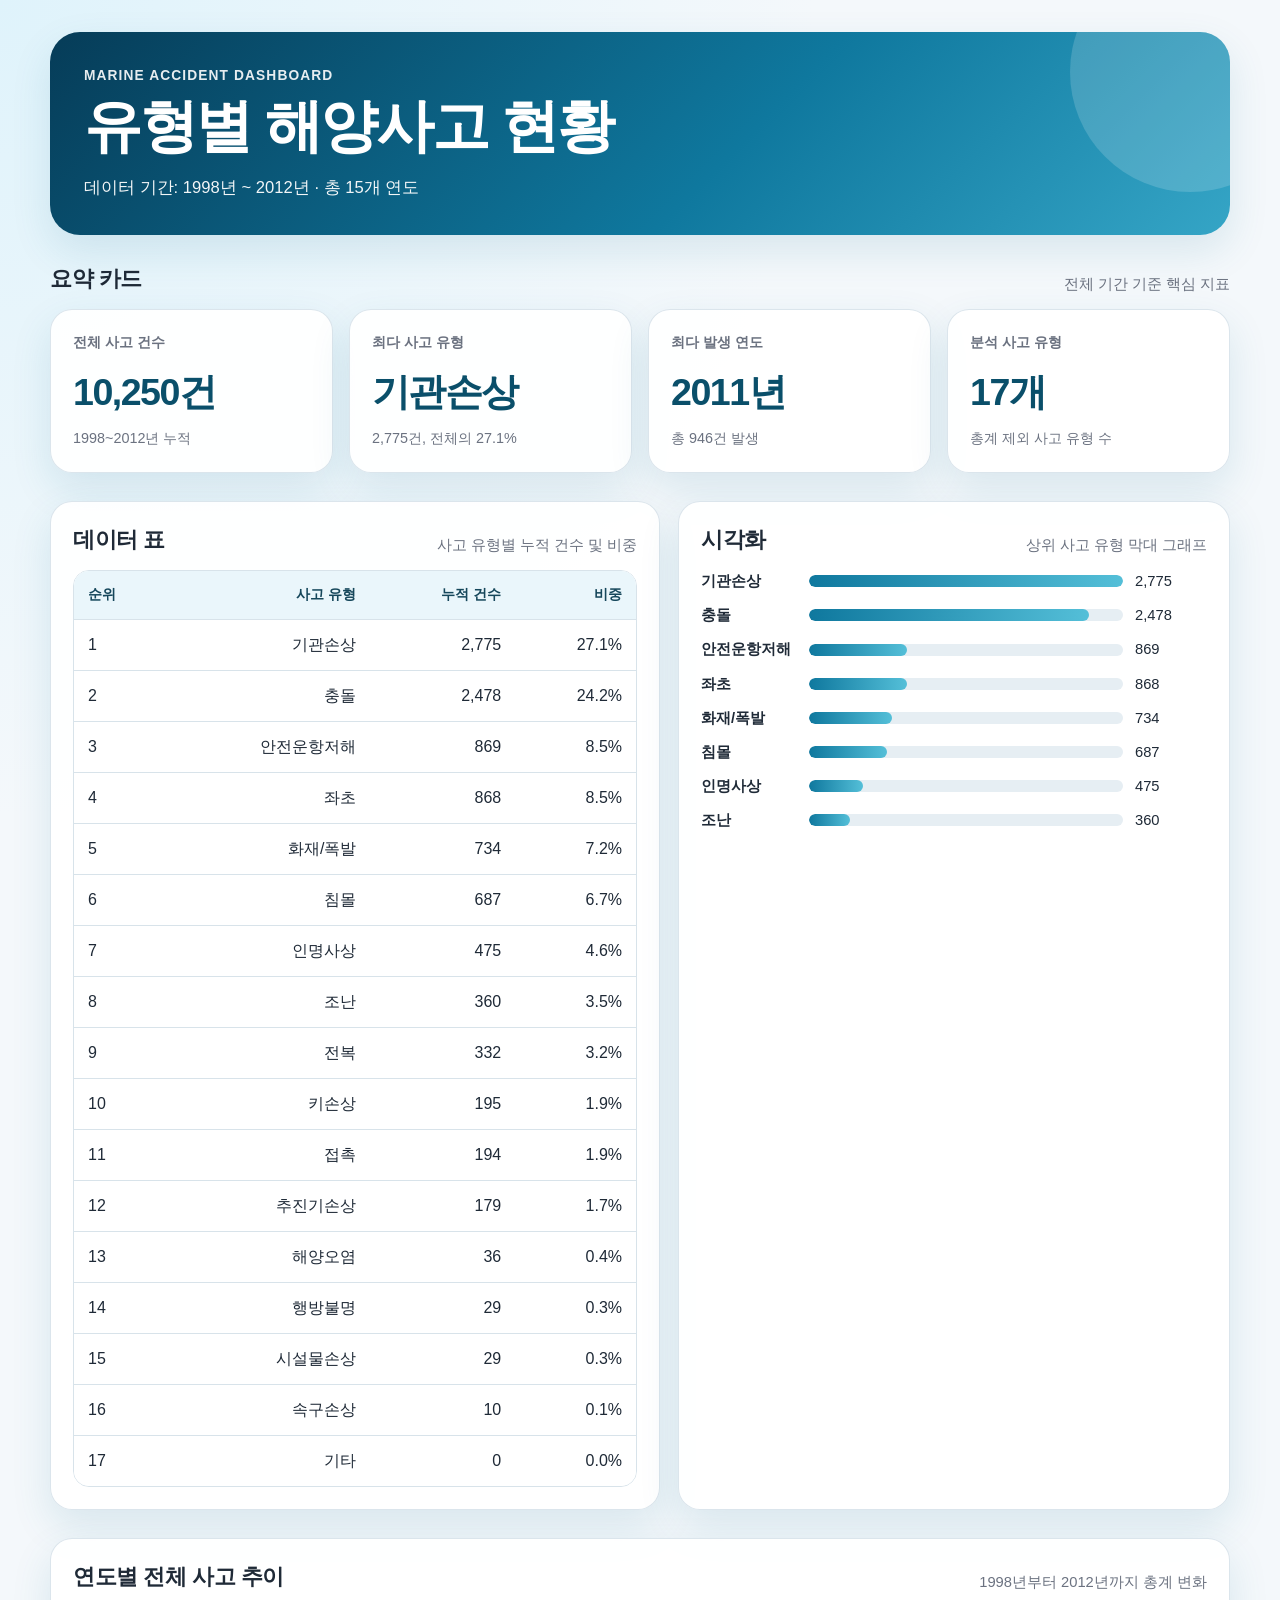
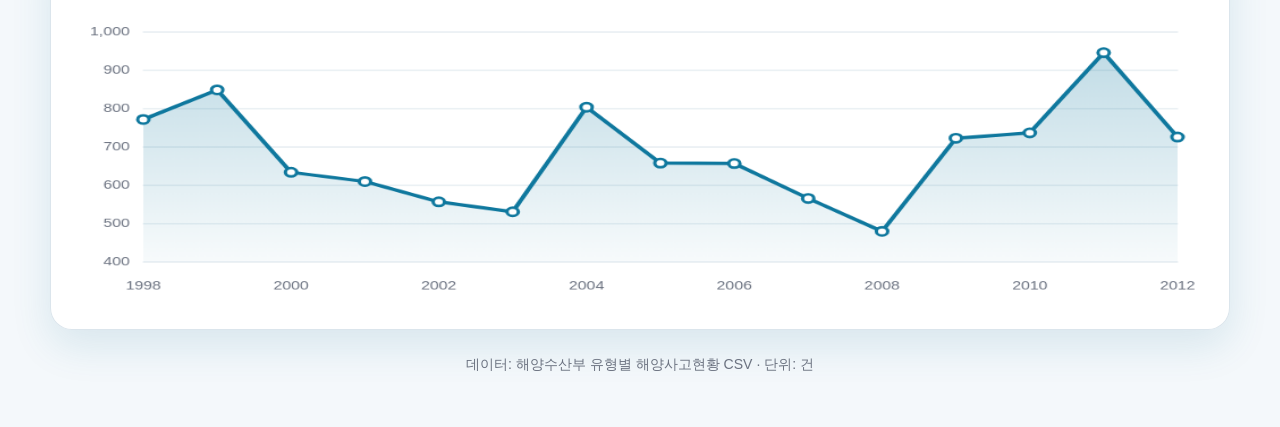
==== marine_accident_dashboard.html @ 11514d4a "Add files via upload" ====
<!DOCTYPE html>
<html lang="ko">
<head>
  <meta charset="UTF-8" />
  <meta name="viewport" content="width=device-width, initial-scale=1.0" />
  <title>유형별 해양사고 현황 대시보드</title>
  <style>
    :root {
      --bg: #f4f8fb;
      --panel: #ffffff;
      --text: #1f2a37;
      --muted: #6b7280;
      --primary: #0f6b8f;
      --primary-dark: #0a4f6a;
      --line: #d8e3ea;
      --accent: #eaf6fb;
      --shadow: 0 16px 40px rgba(15, 107, 143, 0.12);
      --radius: 22px;
    }

    * { box-sizing: border-box; }

    body {
      margin: 0;
      font-family: -apple-system, BlinkMacSystemFont, "Segoe UI", "Noto Sans KR", Roboto, sans-serif;
      background: radial-gradient(circle at top left, #dff3fb, transparent 34%), var(--bg);
      color: var(--text);
      line-height: 1.5;
    }

    .wrap {
      width: min(1180px, calc(100% - 32px));
      margin: 0 auto;
      padding: 32px 0 52px;
    }

    header {
      padding: 34px;
      border-radius: 30px;
      color: white;
      background: linear-gradient(135deg, #063c58, #0f789e 58%, #35a5c6);
      box-shadow: var(--shadow);
      overflow: hidden;
      position: relative;
    }

    header::after {
      content: "";
      position: absolute;
      right: -80px;
      top: -80px;
      width: 240px;
      height: 240px;
      border-radius: 50%;
      background: rgba(255, 255, 255, 0.16);
    }

    .eyebrow {
      margin: 0 0 8px;
      opacity: 0.9;
      font-weight: 700;
      letter-spacing: 0.08em;
      font-size: 0.86rem;
    }

    h1 {
      margin: 0;
      font-size: clamp(2rem, 5vw, 3.6rem);
      line-height: 1.1;
      letter-spacing: -0.04em;
    }

    .period {
      margin: 18px 0 0;
      font-size: 1.04rem;
      opacity: 0.95;
    }

    section { margin-top: 28px; }

    .section-title {
      display: flex;
      align-items: end;
      justify-content: space-between;
      gap: 16px;
      margin-bottom: 14px;
    }

    h2 {
      margin: 0;
      font-size: 1.35rem;
      letter-spacing: -0.02em;
    }

    .hint {
      margin: 0;
      color: var(--muted);
      font-size: 0.92rem;
    }

    .cards {
      display: grid;
      grid-template-columns: repeat(4, minmax(0, 1fr));
      gap: 16px;
    }

    .card, .panel {
      background: rgba(255, 255, 255, 0.92);
      border: 1px solid rgba(216, 227, 234, 0.9);
      border-radius: var(--radius);
      box-shadow: var(--shadow);
    }

    .card {
      padding: 22px;
      min-height: 140px;
    }

    .card .label {
      color: var(--muted);
      font-weight: 700;
      font-size: 0.9rem;
    }

    .card .value {
      margin-top: 10px;
      font-size: clamp(1.6rem, 4vw, 2.35rem);
      font-weight: 900;
      letter-spacing: -0.04em;
      color: var(--primary-dark);
    }

    .card .desc {
      margin-top: 8px;
      color: var(--muted);
      font-size: 0.9rem;
    }

    .grid-2 {
      display: grid;
      grid-template-columns: 1.05fr 0.95fr;
      gap: 18px;
      align-items: stretch;
    }

    .panel {
      padding: 22px;
      overflow: hidden;
    }

    .table-box {
      overflow-x: auto;
      border: 1px solid var(--line);
      border-radius: 16px;
    }

    table {
      width: 100%;
      border-collapse: collapse;
      min-width: 560px;
      background: white;
    }

    th, td {
      padding: 13px 14px;
      border-bottom: 1px solid var(--line);
      text-align: right;
      white-space: nowrap;
    }

    th:first-child, td:first-child { text-align: left; }

    th {
      background: var(--accent);
      color: #16475b;
      font-size: 0.9rem;
    }

    tr:last-child td { border-bottom: 0; }
    tbody tr:hover { background: #f8fbfd; }

    .chart-stack {
      display: grid;
      grid-template-columns: 1fr;
      gap: 18px;
    }

    canvas {
      width: 100%;
      height: 300px;
      display: block;
    }

    .bar-list {
      display: grid;
      gap: 12px;
      margin-top: 10px;
    }

    .bar-row {
      display: grid;
      grid-template-columns: 96px 1fr 72px;
      gap: 12px;
      align-items: center;
      font-size: 0.92rem;
    }

    .bar-track {
      height: 12px;
      border-radius: 999px;
      background: #e6eef3;
      overflow: hidden;
    }

    .bar-fill {
      height: 100%;
      border-radius: inherit;
      background: linear-gradient(90deg, #0f789e, #54bfd8);
    }

    footer {
      margin-top: 24px;
      color: var(--muted);
      font-size: 0.88rem;
      text-align: center;
    }

    @media (max-width: 920px) {
      .cards { grid-template-columns: repeat(2, minmax(0, 1fr)); }
      .grid-2 { grid-template-columns: 1fr; }
    }

    @media (max-width: 560px) {
      .wrap { width: min(100% - 20px, 1180px); padding-top: 16px; }
      header { padding: 24px; border-radius: 22px; }
      .cards { grid-template-columns: 1fr; }
      .section-title { align-items: start; flex-direction: column; }
      .panel, .card { padding: 18px; }
      .bar-row { grid-template-columns: 78px 1fr 60px; gap: 8px; }
      canvas { height: 260px; }
    }
  </style>
</head>
<body>
  <main class="wrap">
    <header>
      <p class="eyebrow">MARINE ACCIDENT DASHBOARD</p>
      <h1>유형별 해양사고 현황</h1>
      <p class="period" id="periodText">데이터 기간 계산 중...</p>
    </header>

    <section>
      <div class="section-title">
        <h2>요약 카드</h2>
        <p class="hint">전체 기간 기준 핵심 지표</p>
      </div>
      <div class="cards" id="summaryCards"></div>
    </section>

    <section class="grid-2">
      <div class="panel">
        <div class="section-title">
          <h2>데이터 표</h2>
          <p class="hint">사고 유형별 누적 건수 및 비중</p>
        </div>
        <div class="table-box">
          <table>
            <thead>
              <tr>
                <th>순위</th>
                <th>사고 유형</th>
                <th>누적 건수</th>
                <th>비중</th>
              </tr>
            </thead>
            <tbody id="typeTable"></tbody>
          </table>
        </div>
      </div>

      <div class="panel">
        <div class="section-title">
          <h2>시각화</h2>
          <p class="hint">상위 사고 유형 막대 그래프</p>
        </div>
        <div id="barList" class="bar-list"></div>
      </div>
    </section>

    <section class="chart-stack">
      <div class="panel">
        <div class="section-title">
          <h2>연도별 전체 사고 추이</h2>
          <p class="hint">1998년부터 2012년까지 총계 변화</p>
        </div>
        <canvas id="trendCanvas" width="1000" height="360" aria-label="연도별 사고 총계 선 그래프"></canvas>
      </div>
    </section>

    <footer>데이터: 해양수산부 유형별 해양사고현황 CSV · 단위: 건</footer>
  </main>

  <script>
    const rows = [{"시점":1998,"총계":772,"충돌":147,"접촉":5,"좌초":77,"전복":14,"화재/폭발":60,"침몰":84,"행방불명":4,"기관손상":242,"추진기손상":24,"키손상":10,"속구손상":2,"조난":48,"시설물손상":4,"인명사상":8,"안전운항저해":43,"해양오염":0,"기타":0},{"시점":1999,"총계":849,"충돌":173,"접촉":2,"좌초":68,"전복":27,"화재/폭발":67,"침몰":90,"행방불명":4,"기관손상":269,"추진기손상":18,"키손상":15,"속구손상":2,"조난":24,"시설물손상":2,"인명사상":13,"안전운항저해":73,"해양오염":2,"기타":0},{"시점":2000,"총계":634,"충돌":130,"접촉":11,"좌초":58,"전복":19,"화재/폭발":48,"침몰":63,"행방불명":2,"기관손상":196,"추진기손상":8,"키손상":5,"속구손상":1,"조난":23,"시설물손상":0,"인명사상":19,"안전운항저해":51,"해양오염":0,"기타":0},{"시점":2001,"총계":610,"충돌":141,"접촉":15,"좌초":60,"전복":21,"화재/폭발":62,"침몰":72,"행방불명":1,"기관손상":135,"추진기손상":8,"키손상":6,"속구손상":1,"조난":25,"시설물손상":1,"인명사상":17,"안전운항저해":44,"해양오염":1,"기타":0},{"시점":2002,"총계":557,"충돌":184,"접촉":13,"좌초":58,"전복":29,"화재/폭발":42,"침몰":55,"행방불명":0,"기관손상":110,"추진기손상":9,"키손상":3,"속구손상":0,"조난":18,"시설물손상":3,"인명사상":20,"안전운항저해":13,"해양오염":0,"기타":0},{"시점":2003,"총계":531,"충돌":182,"접촉":9,"좌초":65,"전복":22,"화재/폭발":53,"침몰":50,"행방불명":2,"기관손상":57,"추진기손상":12,"키손상":1,"속구손상":2,"조난":21,"시설물손상":0,"인명사상":43,"안전운항저해":12,"해양오염":0,"기타":0},{"시점":2004,"총계":804,"충돌":210,"접촉":12,"좌초":75,"전복":35,"화재/폭발":57,"침몰":69,"행방불명":1,"기관손상":147,"추진기손상":17,"키손상":12,"속구손상":0,"조난":45,"시설물손상":1,"인명사상":80,"안전운항저해":42,"해양오염":1,"기타":0},{"시점":2005,"총계":658,"충돌":172,"접촉":10,"좌초":46,"전복":22,"화재/폭발":71,"침몰":45,"행방불명":1,"기관손상":166,"추진기손상":17,"키손상":14,"속구손상":0,"조난":16,"시설물손상":2,"인명사상":34,"안전운항저해":41,"해양오염":1,"기타":0},{"시점":2006,"총계":657,"충돌":167,"접촉":17,"좌초":66,"전복":16,"화재/폭발":41,"침몰":25,"행방불명":0,"기관손상":195,"추진기손상":11,"키손상":14,"속구손상":0,"조난":11,"시설물손상":1,"인명사상":20,"안전운항저해":68,"해양오염":5,"기타":0},{"시점":2007,"총계":566,"충돌":148,"접촉":9,"좌초":39,"전복":21,"화재/폭발":37,"침몰":19,"행방불명":1,"기관손상":185,"추진기손상":4,"키손상":17,"속구손상":0,"조난":8,"시설물손상":1,"인명사상":11,"안전운항저해":65,"해양오염":1,"기타":0},{"시점":2008,"총계":480,"충돌":125,"접촉":15,"좌초":32,"전복":8,"화재/폭발":25,"침몰":18,"행방불명":0,"기관손상":145,"추진기손상":7,"키손상":14,"속구손상":0,"조난":11,"시설물손상":2,"인명사상":17,"안전운항저해":61,"해양오염":0,"기타":0},{"시점":2009,"총계":723,"충돌":160,"접촉":10,"좌초":43,"전복":18,"화재/폭발":34,"침몰":22,"행방불명":2,"기관손상":253,"추진기손상":16,"키손상":29,"속구손상":0,"조난":16,"시설물손상":1,"인명사상":21,"안전운항저해":96,"해양오염":2,"기타":0},{"시점":2010,"총계":737,"충돌":174,"접촉":22,"좌초":64,"전복":17,"화재/폭발":25,"침몰":22,"행방불명":0,"기관손상":236,"추진기손상":8,"키손상":24,"속구손상":1,"조난":9,"시설물손상":4,"인명사상":33,"안전운항저해":91,"해양오염":7,"기타":0},{"시점":2011,"총계":946,"충돌":208,"접촉":23,"좌초":64,"전복":38,"화재/폭발":57,"침몰":27,"행방불명":0,"기관손상":261,"추진기손상":13,"키손상":18,"속구손상":1,"조난":41,"시설물손상":4,"인명사상":82,"안전운항저해":101,"해양오염":8,"기타":0},{"시점":2012,"총계":726,"충돌":157,"접촉":21,"좌초":53,"전복":25,"화재/폭발":55,"침몰":26,"행방불명":11,"기관손상":178,"추진기손상":7,"키손상":13,"속구손상":0,"조난":44,"시설물손상":3,"인명사상":57,"안전운항저해":68,"해양오염":8,"기타":0}];

    const format = new Intl.NumberFormat('ko-KR');
    const years = rows.map(row => row['시점']);
    const categories = Object.keys(rows[0]).filter(key => !['시점', '총계'].includes(key));
    const total = rows.reduce((sum, row) => sum + row['총계'], 0);
    const annualMax = rows.reduce((max, row) => row['총계'] > max['총계'] ? row : max, rows[0]);
    const typeTotals = categories.map(type => ({
      type,
      total: rows.reduce((sum, row) => sum + row[type], 0)
    })).sort((a, b) => b.total - a.total);
    const topType = typeTotals[0];

    document.getElementById('periodText').textContent = `데이터 기간: ${Math.min(...years)}년 ~ ${Math.max(...years)}년 · 총 ${rows.length}개 연도`;

    const cards = [
      { label: '전체 사고 건수', value: `${format.format(total)}건`, desc: `${years[0]}~${years[years.length - 1]}년 누적` },
      { label: '최다 사고 유형', value: topType.type, desc: `${format.format(topType.total)}건, 전체의 ${(topType.total / total * 100).toFixed(1)}%` },
      { label: '최다 발생 연도', value: `${annualMax['시점']}년`, desc: `총 ${format.format(annualMax['총계'])}건 발생` },
      { label: '분석 사고 유형', value: `${categories.length}개`, desc: '총계 제외 사고 유형 수' }
    ];

    document.getElementById('summaryCards').innerHTML = cards.map(card => `
      <article class="card">
        <div class="label">${card.label}</div>
        <div class="value">${card.value}</div>
        <div class="desc">${card.desc}</div>
      </article>
    `).join('');

    document.getElementById('typeTable').innerHTML = typeTotals.map((item, index) => `
      <tr>
        <td>${index + 1}</td>
        <td>${item.type}</td>
        <td>${format.format(item.total)}</td>
        <td>${(item.total / total * 100).toFixed(1)}%</td>
      </tr>
    `).join('');

    const topEight = typeTotals.slice(0, 8);
    const maxTypeValue = topEight[0].total;
    document.getElementById('barList').innerHTML = topEight.map(item => `
      <div class="bar-row">
        <strong>${item.type}</strong>
        <div class="bar-track"><div class="bar-fill" style="width:${item.total / maxTypeValue * 100}%"></div></div>
        <span>${format.format(item.total)}</span>
      </div>
    `).join('');

    function drawTrendChart() {
      const canvas = document.getElementById('trendCanvas');
      const ctx = canvas.getContext('2d');
      const width = canvas.width;
      const height = canvas.height;
      const pad = { left: 62, right: 26, top: 30, bottom: 54 };
      const values = rows.map(row => row['총계']);
      const min = Math.floor(Math.min(...values) / 100) * 100;
      const max = Math.ceil(Math.max(...values) / 100) * 100;
      const chartW = width - pad.left - pad.right;
      const chartH = height - pad.top - pad.bottom;
      const x = index => pad.left + (chartW / (values.length - 1)) * index;
      const y = value => pad.top + chartH - ((value - min) / (max - min)) * chartH;

      ctx.clearRect(0, 0, width, height);
      ctx.fillStyle = '#ffffff';
      ctx.fillRect(0, 0, width, height);

      ctx.strokeStyle = '#d8e3ea';
      ctx.lineWidth = 1;
      ctx.fillStyle = '#6b7280';
      ctx.font = '14px Noto Sans KR, sans-serif';
      ctx.textAlign = 'right';
      ctx.textBaseline = 'middle';

      for (let tick = min; tick <= max; tick += 100) {
        const yy = y(tick);
        ctx.beginPath();
        ctx.moveTo(pad.left, yy);
        ctx.lineTo(width - pad.right, yy);
        ctx.stroke();
        ctx.fillText(format.format(tick), pad.left - 12, yy);
      }

      ctx.textAlign = 'center';
      ctx.textBaseline = 'top';
      years.forEach((year, index) => {
        if (index % 2 === 0 || index === years.length - 1) {
          ctx.fillText(year, x(index), height - pad.bottom + 22);
        }
      });

      const gradient = ctx.createLinearGradient(0, pad.top, 0, height - pad.bottom);
      gradient.addColorStop(0, 'rgba(15, 120, 158, 0.28)');
      gradient.addColorStop(1, 'rgba(15, 120, 158, 0.03)');

      ctx.beginPath();
      values.forEach((value, index) => {
        const px = x(index);
        const py = y(value);
        if (index === 0) ctx.moveTo(px, py); else ctx.lineTo(px, py);
      });
      ctx.lineTo(x(values.length - 1), height - pad.bottom);
      ctx.lineTo(x(0), height - pad.bottom);
      ctx.closePath();
      ctx.fillStyle = gradient;
      ctx.fill();

      ctx.beginPath();
      values.forEach((value, index) => {
        const px = x(index);
        const py = y(value);
        if (index === 0) ctx.moveTo(px, py); else ctx.lineTo(px, py);
      });
      ctx.strokeStyle = '#0f789e';
      ctx.lineWidth = 4;
      ctx.lineJoin = 'round';
      ctx.lineCap = 'round';
      ctx.stroke();

      values.forEach((value, index) => {
        ctx.beginPath();
        ctx.arc(x(index), y(value), 5, 0, Math.PI * 2);
        ctx.fillStyle = '#ffffff';
        ctx.fill();
        ctx.strokeStyle = '#0f789e';
        ctx.lineWidth = 3;
        ctx.stroke();
      });
    }

    drawTrendChart();
    window.addEventListener('resize', drawTrendChart);
  </script>
</body>
</html>
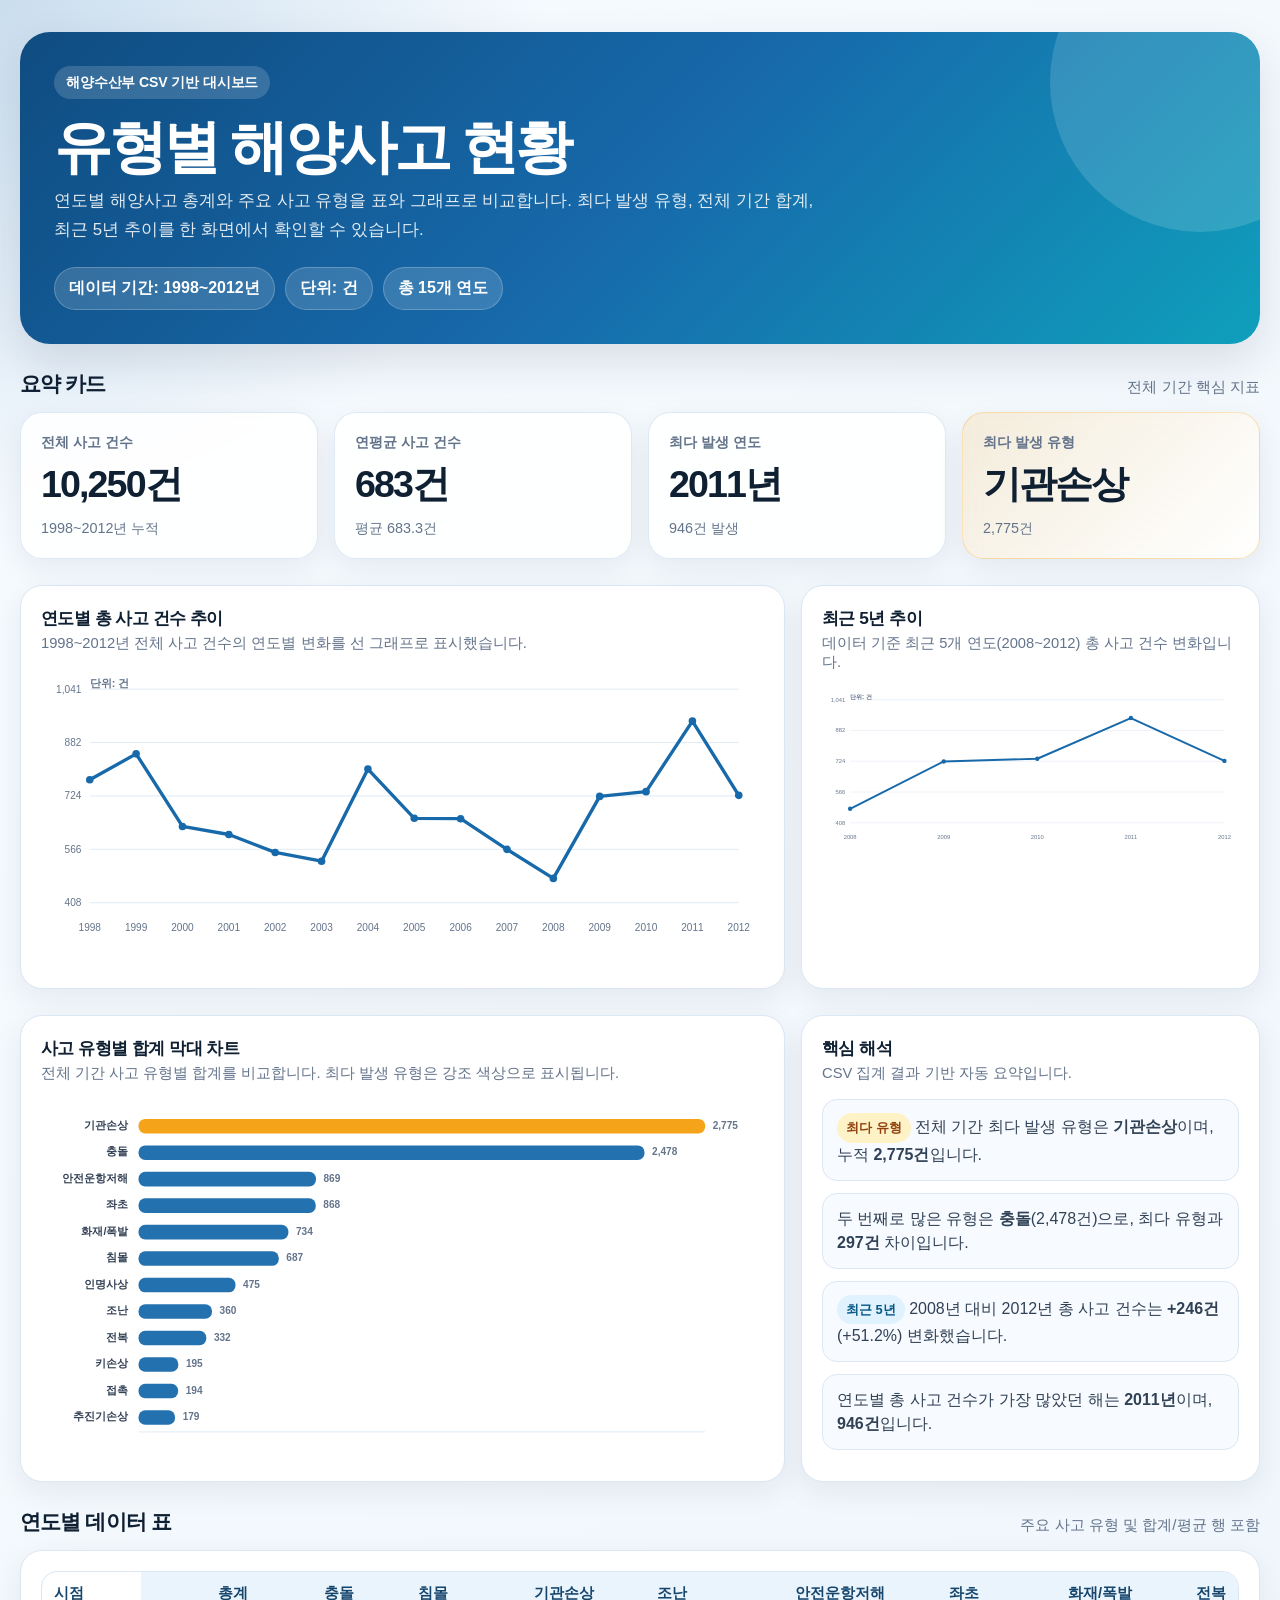
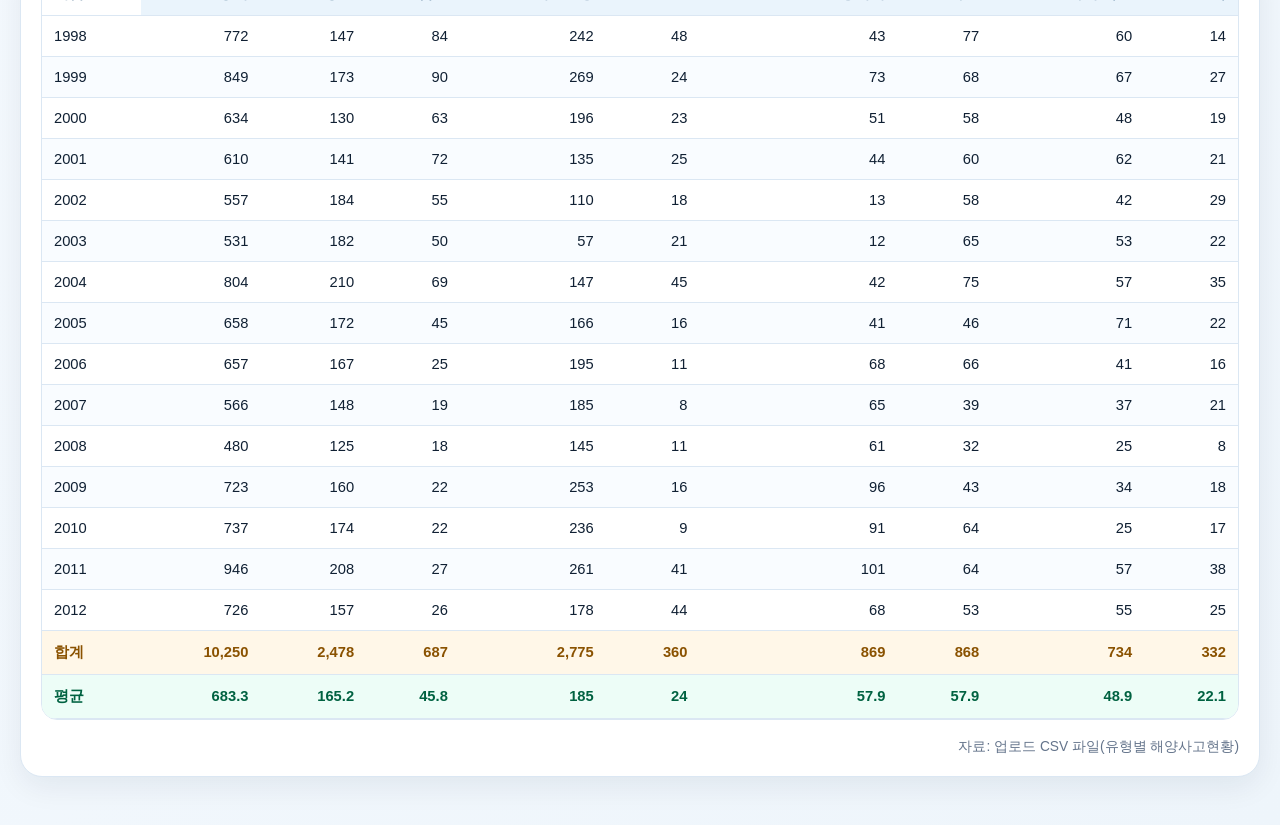
==== commit dd6952b7: "Add files via upload" ====
--- a/marine_accident_dashboard.html
+++ b/marine_accident_dashboard.html
@@ -6,15 +6,18 @@
   <title>유형별 해양사고 현황 대시보드</title>
   <style>
     :root {
-      --bg: #f4f8fb;
+      --bg: #eef5fb;
       --panel: #ffffff;
-      --text: #1f2a37;
-      --muted: #6b7280;
-      --primary: #0f6b8f;
-      --primary-dark: #0a4f6a;
-      --line: #d8e3ea;
-      --accent: #eaf6fb;
-      --shadow: 0 16px 40px rgba(15, 107, 143, 0.12);
+      --panel-soft: #f7fbff;
+      --ink: #102033;
+      --muted: #64748b;
+      --line: #dbe7f3;
+      --primary: #1769aa;
+      --primary-2: #0f9fbc;
+      --accent: #f59e0b;
+      --danger: #ef4444;
+      --success: #0f9f69;
+      --shadow: 0 18px 45px rgba(15, 35, 58, 0.12);
       --radius: 22px;
     }
 
@@ -23,60 +26,84 @@
     body {
       margin: 0;
       font-family: -apple-system, BlinkMacSystemFont, "Segoe UI", "Noto Sans KR", Roboto, sans-serif;
-      background: radial-gradient(circle at top left, #dff3fb, transparent 34%), var(--bg);
-      color: var(--text);
-      line-height: 1.5;
-    }
-
-    .wrap {
-      width: min(1180px, calc(100% - 32px));
+      color: var(--ink);
+      background:
+        radial-gradient(circle at top left, rgba(23,105,170,0.20), transparent 34rem),
+        linear-gradient(135deg, #f7fbff 0%, var(--bg) 100%);
+      min-height: 100vh;
+    }
+
+    .page {
+      width: min(1240px, calc(100% - 32px));
       margin: 0 auto;
-      padding: 32px 0 52px;
-    }
-
-    header {
+      padding: 32px 0 48px;
+    }
+
+    header.hero {
+      background: linear-gradient(135deg, #0f4c81 0%, #1769aa 50%, #0f9fbc 100%);
+      color: white;
+      border-radius: 30px;
       padding: 34px;
-      border-radius: 30px;
-      color: white;
-      background: linear-gradient(135deg, #063c58, #0f789e 58%, #35a5c6);
       box-shadow: var(--shadow);
+      position: relative;
       overflow: hidden;
-      position: relative;
-    }
-
-    header::after {
+    }
+
+    header.hero::after {
       content: "";
       position: absolute;
-      right: -80px;
-      top: -80px;
-      width: 240px;
-      height: 240px;
+      width: 300px;
+      height: 300px;
+      right: -90px;
+      top: -100px;
       border-radius: 50%;
-      background: rgba(255, 255, 255, 0.16);
+      background: rgba(255,255,255,0.14);
     }
 
     .eyebrow {
-      margin: 0 0 8px;
-      opacity: 0.9;
+      display: inline-flex;
+      align-items: center;
+      gap: 8px;
+      padding: 7px 12px;
+      border-radius: 999px;
+      background: rgba(255,255,255,0.16);
+      font-size: 0.88rem;
       font-weight: 700;
-      letter-spacing: 0.08em;
-      font-size: 0.86rem;
+      letter-spacing: -0.01em;
     }
 
     h1 {
+      margin: 18px 0 10px;
+      font-size: clamp(2rem, 5vw, 3.6rem);
+      line-height: 1.05;
+      letter-spacing: -0.06em;
+    }
+
+    .hero p {
       margin: 0;
-      font-size: clamp(2rem, 5vw, 3.6rem);
-      line-height: 1.1;
-      letter-spacing: -0.04em;
-    }
-
-    .period {
-      margin: 18px 0 0;
-      font-size: 1.04rem;
-      opacity: 0.95;
-    }
-
-    section { margin-top: 28px; }
+      max-width: 760px;
+      color: rgba(255,255,255,0.87);
+      font-size: 1.05rem;
+      line-height: 1.7;
+    }
+
+    .hero-meta {
+      display: flex;
+      flex-wrap: wrap;
+      gap: 10px;
+      margin-top: 22px;
+    }
+
+    .pill {
+      padding: 10px 14px;
+      border-radius: 999px;
+      background: rgba(255,255,255,0.15);
+      border: 1px solid rgba(255,255,255,0.22);
+      font-weight: 700;
+      color: white;
+    }
+
+    .section { margin-top: 26px; }
 
     .section-title {
       display: flex;
@@ -86,353 +113,368 @@
       margin-bottom: 14px;
     }
 
-    h2 {
+    .section-title h2 {
       margin: 0;
-      font-size: 1.35rem;
-      letter-spacing: -0.02em;
-    }
-
-    .hint {
-      margin: 0;
-      color: var(--muted);
-      font-size: 0.92rem;
-    }
+      font-size: 1.32rem;
+      letter-spacing: -0.04em;
+    }
+
+    .section-title span { color: var(--muted); font-size: 0.95rem; }
 
     .cards {
       display: grid;
-      grid-template-columns: repeat(4, minmax(0, 1fr));
+      grid-template-columns: repeat(4, 1fr);
       gap: 16px;
     }
 
-    .card, .panel {
-      background: rgba(255, 255, 255, 0.92);
-      border: 1px solid rgba(216, 227, 234, 0.9);
+    .card {
+      background: rgba(255,255,255,0.88);
+      backdrop-filter: blur(8px);
+      border: 1px solid rgba(219,231,243,0.9);
       border-radius: var(--radius);
-      box-shadow: var(--shadow);
-    }
-
-    .card {
-      padding: 22px;
-      min-height: 140px;
+      padding: 20px;
+      box-shadow: 0 10px 30px rgba(15,35,58,0.07);
     }
 
     .card .label {
       color: var(--muted);
+      font-size: 0.9rem;
       font-weight: 700;
-      font-size: 0.9rem;
     }
 
     .card .value {
-      margin-top: 10px;
-      font-size: clamp(1.6rem, 4vw, 2.35rem);
+      margin-top: 8px;
+      font-size: clamp(1.7rem, 3vw, 2.35rem);
       font-weight: 900;
-      letter-spacing: -0.04em;
-      color: var(--primary-dark);
-    }
-
-    .card .desc {
+      letter-spacing: -0.05em;
+    }
+
+    .card .note {
       margin-top: 8px;
       color: var(--muted);
       font-size: 0.9rem;
+      line-height: 1.45;
+    }
+
+    .highlight-card {
+      background: linear-gradient(135deg, rgba(245,158,11,0.14), #fff);
+      border-color: rgba(245,158,11,0.28);
     }
 
     .grid-2 {
       display: grid;
-      grid-template-columns: 1.05fr 0.95fr;
-      gap: 18px;
-      align-items: stretch;
+      grid-template-columns: minmax(0, 1.25fr) minmax(320px, 0.75fr);
+      gap: 16px;
     }
 
     .panel {
-      padding: 22px;
-      overflow: hidden;
-    }
-
-    .table-box {
-      overflow-x: auto;
+      background: var(--panel);
       border: 1px solid var(--line);
+      border-radius: var(--radius);
+      padding: 20px;
+      box-shadow: 0 10px 30px rgba(15,35,58,0.07);
+      min-width: 0;
+    }
+
+    .panel h3 {
+      margin: 0 0 4px;
+      font-size: 1.08rem;
+      letter-spacing: -0.03em;
+    }
+
+    .panel .desc {
+      margin: 0 0 16px;
+      color: var(--muted);
+      font-size: 0.92rem;
+    }
+
+    .chart-wrap {
+      width: 100%;
+      min-height: 280px;
+    }
+
+    svg { width: 100%; height: auto; display: block; }
+
+    .table-wrap {
+      overflow: auto;
       border-radius: 16px;
+      border: 1px solid var(--line);
+      background: white;
     }
 
     table {
       width: 100%;
+      min-width: 1080px;
       border-collapse: collapse;
-      min-width: 560px;
-      background: white;
+      font-size: 0.92rem;
     }
 
     th, td {
-      padding: 13px 14px;
+      padding: 12px 12px;
       border-bottom: 1px solid var(--line);
       text-align: right;
       white-space: nowrap;
     }
 
-    th:first-child, td:first-child { text-align: left; }
-
-    th {
-      background: var(--accent);
-      color: #16475b;
-      font-size: 0.9rem;
-    }
-
-    tr:last-child td { border-bottom: 0; }
-    tbody tr:hover { background: #f8fbfd; }
-
-    .chart-stack {
-      display: grid;
-      grid-template-columns: 1fr;
-      gap: 18px;
-    }
-
-    canvas {
-      width: 100%;
-      height: 300px;
-      display: block;
-    }
-
-    .bar-list {
+    th:first-child, td:first-child { text-align: left; position: sticky; left: 0; background: inherit; }
+
+    thead th {
+      background: #eaf4fc;
+      color: #16456c;
+      font-weight: 900;
+      position: sticky;
+      top: 0;
+      z-index: 2;
+    }
+
+    tbody tr:nth-child(even) { background: #f9fcff; }
+    tbody tr:hover { background: #eef7ff; }
+    tbody tr.summary-row {
+      background: #fff7e8;
+      font-weight: 900;
+      color: #8a5200;
+    }
+    tbody tr.avg-row {
+      background: #edfdf7;
+      font-weight: 900;
+      color: #006241;
+    }
+
+    .badge {
+      display: inline-flex;
+      align-items: center;
+      gap: 6px;
+      padding: 5px 9px;
+      border-radius: 999px;
+      font-size: 0.8rem;
+      font-weight: 900;
+    }
+
+    .badge.top { color: #92400e; background: #fef3c7; }
+    .badge.recent { color: #075985; background: #e0f2fe; }
+
+    .insight-list {
       display: grid;
       gap: 12px;
-      margin-top: 10px;
-    }
-
-    .bar-row {
-      display: grid;
-      grid-template-columns: 96px 1fr 72px;
-      gap: 12px;
-      align-items: center;
-      font-size: 0.92rem;
-    }
-
-    .bar-track {
-      height: 12px;
-      border-radius: 999px;
-      background: #e6eef3;
-      overflow: hidden;
-    }
-
-    .bar-fill {
-      height: 100%;
-      border-radius: inherit;
-      background: linear-gradient(90deg, #0f789e, #54bfd8);
-    }
-
-    footer {
-      margin-top: 24px;
+      margin: 0;
+      padding: 0;
+      list-style: none;
+    }
+
+    .insight-list li {
+      padding: 13px 14px;
+      border-radius: 15px;
+      background: var(--panel-soft);
+      border: 1px solid var(--line);
+      color: #314155;
+      line-height: 1.5;
+    }
+
+    .footer-note {
+      margin-top: 18px;
       color: var(--muted);
-      font-size: 0.88rem;
-      text-align: center;
-    }
-
-    @media (max-width: 920px) {
-      .cards { grid-template-columns: repeat(2, minmax(0, 1fr)); }
+      font-size: 0.86rem;
+      text-align: right;
+    }
+
+    @media (max-width: 980px) {
+      .cards { grid-template-columns: repeat(2, 1fr); }
       .grid-2 { grid-template-columns: 1fr; }
     }
 
-    @media (max-width: 560px) {
-      .wrap { width: min(100% - 20px, 1180px); padding-top: 16px; }
-      header { padding: 24px; border-radius: 22px; }
+    @media (max-width: 620px) {
+      .page { width: min(100% - 20px, 1240px); padding-top: 16px; }
+      header.hero { padding: 24px; border-radius: 24px; }
       .cards { grid-template-columns: 1fr; }
-      .section-title { align-items: start; flex-direction: column; }
-      .panel, .card { padding: 18px; }
-      .bar-row { grid-template-columns: 78px 1fr 60px; gap: 8px; }
-      canvas { height: 260px; }
+      .section-title { align-items: start; flex-direction: column; gap: 6px; }
+      .panel { padding: 16px; }
+      table { font-size: 0.84rem; }
+      th, td { padding: 10px; }
     }
   </style>
 </head>
 <body>
-  <main class="wrap">
-    <header>
-      <p class="eyebrow">MARINE ACCIDENT DASHBOARD</p>
+  <main class="page">
+    <header class="hero">
+      <div class="eyebrow">해양수산부 CSV 기반 대시보드</div>
       <h1>유형별 해양사고 현황</h1>
-      <p class="period" id="periodText">데이터 기간 계산 중...</p>
+      <p>연도별 해양사고 총계와 주요 사고 유형을 표와 그래프로 비교합니다. 최다 발생 유형, 전체 기간 합계, 최근 5년 추이를 한 화면에서 확인할 수 있습니다.</p>
+      <div class="hero-meta">
+        <span class="pill" id="periodPill">데이터 기간: 1998~2012년</span>
+        <span class="pill">단위: 건</span>
+        <span class="pill">총 15개 연도</span>
+      </div>
     </header>
 
-    <section>
+    <section class="section">
       <div class="section-title">
         <h2>요약 카드</h2>
-        <p class="hint">전체 기간 기준 핵심 지표</p>
+        <span>전체 기간 핵심 지표</span>
       </div>
       <div class="cards" id="summaryCards"></div>
     </section>
 
-    <section class="grid-2">
+    <section class="section grid-2">
       <div class="panel">
-        <div class="section-title">
-          <h2>데이터 표</h2>
-          <p class="hint">사고 유형별 누적 건수 및 비중</p>
+        <h3>연도별 총 사고 건수 추이</h3>
+        <p class="desc">1998~2012년 전체 사고 건수의 연도별 변화를 선 그래프로 표시했습니다.</p>
+        <div class="chart-wrap" id="lineChart"></div>
+      </div>
+      <div class="panel">
+        <h3>최근 5년 추이</h3>
+        <p class="desc">데이터 기준 최근 5개 연도(2008~2012) 총 사고 건수 변화입니다.</p>
+        <div class="chart-wrap" id="recentChart"></div>
+      </div>
+    </section>
+
+    <section class="section grid-2">
+      <div class="panel">
+        <h3>사고 유형별 합계 막대 차트</h3>
+        <p class="desc">전체 기간 사고 유형별 합계를 비교합니다. 최다 발생 유형은 강조 색상으로 표시됩니다.</p>
+        <div class="chart-wrap" id="barChart"></div>
+      </div>
+      <div class="panel">
+        <h3>핵심 해석</h3>
+        <p class="desc">CSV 집계 결과 기반 자동 요약입니다.</p>
+        <ul class="insight-list" id="insights"></ul>
+      </div>
+    </section>
+
+    <section class="section">
+      <div class="section-title">
+        <h2>연도별 데이터 표</h2>
+        <span>주요 사고 유형 및 합계/평균 행 포함</span>
+      </div>
+      <div class="panel">
+        <div class="table-wrap">
+          <table id="dataTable" aria-label="연도별 유형별 해양사고 현황 표"></table>
         </div>
-        <div class="table-box">
-          <table>
-            <thead>
-              <tr>
-                <th>순위</th>
-                <th>사고 유형</th>
-                <th>누적 건수</th>
-                <th>비중</th>
-              </tr>
-            </thead>
-            <tbody id="typeTable"></tbody>
-          </table>
-        </div>
-      </div>
-
-      <div class="panel">
-        <div class="section-title">
-          <h2>시각화</h2>
-          <p class="hint">상위 사고 유형 막대 그래프</p>
-        </div>
-        <div id="barList" class="bar-list"></div>
+        <div class="footer-note">자료: 업로드 CSV 파일(유형별 해양사고현황)</div>
       </div>
     </section>
-
-    <section class="chart-stack">
-      <div class="panel">
-        <div class="section-title">
-          <h2>연도별 전체 사고 추이</h2>
-          <p class="hint">1998년부터 2012년까지 총계 변화</p>
-        </div>
-        <canvas id="trendCanvas" width="1000" height="360" aria-label="연도별 사고 총계 선 그래프"></canvas>
-      </div>
-    </section>
-
-    <footer>데이터: 해양수산부 유형별 해양사고현황 CSV · 단위: 건</footer>
   </main>
 
   <script>
-    const rows = [{"시점":1998,"총계":772,"충돌":147,"접촉":5,"좌초":77,"전복":14,"화재/폭발":60,"침몰":84,"행방불명":4,"기관손상":242,"추진기손상":24,"키손상":10,"속구손상":2,"조난":48,"시설물손상":4,"인명사상":8,"안전운항저해":43,"해양오염":0,"기타":0},{"시점":1999,"총계":849,"충돌":173,"접촉":2,"좌초":68,"전복":27,"화재/폭발":67,"침몰":90,"행방불명":4,"기관손상":269,"추진기손상":18,"키손상":15,"속구손상":2,"조난":24,"시설물손상":2,"인명사상":13,"안전운항저해":73,"해양오염":2,"기타":0},{"시점":2000,"총계":634,"충돌":130,"접촉":11,"좌초":58,"전복":19,"화재/폭발":48,"침몰":63,"행방불명":2,"기관손상":196,"추진기손상":8,"키손상":5,"속구손상":1,"조난":23,"시설물손상":0,"인명사상":19,"안전운항저해":51,"해양오염":0,"기타":0},{"시점":2001,"총계":610,"충돌":141,"접촉":15,"좌초":60,"전복":21,"화재/폭발":62,"침몰":72,"행방불명":1,"기관손상":135,"추진기손상":8,"키손상":6,"속구손상":1,"조난":25,"시설물손상":1,"인명사상":17,"안전운항저해":44,"해양오염":1,"기타":0},{"시점":2002,"총계":557,"충돌":184,"접촉":13,"좌초":58,"전복":29,"화재/폭발":42,"침몰":55,"행방불명":0,"기관손상":110,"추진기손상":9,"키손상":3,"속구손상":0,"조난":18,"시설물손상":3,"인명사상":20,"안전운항저해":13,"해양오염":0,"기타":0},{"시점":2003,"총계":531,"충돌":182,"접촉":9,"좌초":65,"전복":22,"화재/폭발":53,"침몰":50,"행방불명":2,"기관손상":57,"추진기손상":12,"키손상":1,"속구손상":2,"조난":21,"시설물손상":0,"인명사상":43,"안전운항저해":12,"해양오염":0,"기타":0},{"시점":2004,"총계":804,"충돌":210,"접촉":12,"좌초":75,"전복":35,"화재/폭발":57,"침몰":69,"행방불명":1,"기관손상":147,"추진기손상":17,"키손상":12,"속구손상":0,"조난":45,"시설물손상":1,"인명사상":80,"안전운항저해":42,"해양오염":1,"기타":0},{"시점":2005,"총계":658,"충돌":172,"접촉":10,"좌초":46,"전복":22,"화재/폭발":71,"침몰":45,"행방불명":1,"기관손상":166,"추진기손상":17,"키손상":14,"속구손상":0,"조난":16,"시설물손상":2,"인명사상":34,"안전운항저해":41,"해양오염":1,"기타":0},{"시점":2006,"총계":657,"충돌":167,"접촉":17,"좌초":66,"전복":16,"화재/폭발":41,"침몰":25,"행방불명":0,"기관손상":195,"추진기손상":11,"키손상":14,"속구손상":0,"조난":11,"시설물손상":1,"인명사상":20,"안전운항저해":68,"해양오염":5,"기타":0},{"시점":2007,"총계":566,"충돌":148,"접촉":9,"좌초":39,"전복":21,"화재/폭발":37,"침몰":19,"행방불명":1,"기관손상":185,"추진기손상":4,"키손상":17,"속구손상":0,"조난":8,"시설물손상":1,"인명사상":11,"안전운항저해":65,"해양오염":1,"기타":0},{"시점":2008,"총계":480,"충돌":125,"접촉":15,"좌초":32,"전복":8,"화재/폭발":25,"침몰":18,"행방불명":0,"기관손상":145,"추진기손상":7,"키손상":14,"속구손상":0,"조난":11,"시설물손상":2,"인명사상":17,"안전운항저해":61,"해양오염":0,"기타":0},{"시점":2009,"총계":723,"충돌":160,"접촉":10,"좌초":43,"전복":18,"화재/폭발":34,"침몰":22,"행방불명":2,"기관손상":253,"추진기손상":16,"키손상":29,"속구손상":0,"조난":16,"시설물손상":1,"인명사상":21,"안전운항저해":96,"해양오염":2,"기타":0},{"시점":2010,"총계":737,"충돌":174,"접촉":22,"좌초":64,"전복":17,"화재/폭발":25,"침몰":22,"행방불명":0,"기관손상":236,"추진기손상":8,"키손상":24,"속구손상":1,"조난":9,"시설물손상":4,"인명사상":33,"안전운항저해":91,"해양오염":7,"기타":0},{"시점":2011,"총계":946,"충돌":208,"접촉":23,"좌초":64,"전복":38,"화재/폭발":57,"침몰":27,"행방불명":0,"기관손상":261,"추진기손상":13,"키손상":18,"속구손상":1,"조난":41,"시설물손상":4,"인명사상":82,"안전운항저해":101,"해양오염":8,"기타":0},{"시점":2012,"총계":726,"충돌":157,"접촉":21,"좌초":53,"전복":25,"화재/폭발":55,"침몰":26,"행방불명":11,"기관손상":178,"추진기손상":7,"키손상":13,"속구손상":0,"조난":44,"시설물손상":3,"인명사상":57,"안전운항저해":68,"해양오염":8,"기타":0}];
-
-    const format = new Intl.NumberFormat('ko-KR');
-    const years = rows.map(row => row['시점']);
-    const categories = Object.keys(rows[0]).filter(key => !['시점', '총계'].includes(key));
-    const total = rows.reduce((sum, row) => sum + row['총계'], 0);
-    const annualMax = rows.reduce((max, row) => row['총계'] > max['총계'] ? row : max, rows[0]);
-    const typeTotals = categories.map(type => ({
-      type,
-      total: rows.reduce((sum, row) => sum + row[type], 0)
-    })).sort((a, b) => b.total - a.total);
-    const topType = typeTotals[0];
-
-    document.getElementById('periodText').textContent = `데이터 기간: ${Math.min(...years)}년 ~ ${Math.max(...years)}년 · 총 ${rows.length}개 연도`;
-
-    const cards = [
-      { label: '전체 사고 건수', value: `${format.format(total)}건`, desc: `${years[0]}~${years[years.length - 1]}년 누적` },
-      { label: '최다 사고 유형', value: topType.type, desc: `${format.format(topType.total)}건, 전체의 ${(topType.total / total * 100).toFixed(1)}%` },
-      { label: '최다 발생 연도', value: `${annualMax['시점']}년`, desc: `총 ${format.format(annualMax['총계'])}건 발생` },
-      { label: '분석 사고 유형', value: `${categories.length}개`, desc: '총계 제외 사고 유형 수' }
-    ];
-
-    document.getElementById('summaryCards').innerHTML = cards.map(card => `
-      <article class="card">
-        <div class="label">${card.label}</div>
-        <div class="value">${card.value}</div>
-        <div class="desc">${card.desc}</div>
-      </article>
-    `).join('');
-
-    document.getElementById('typeTable').innerHTML = typeTotals.map((item, index) => `
-      <tr>
-        <td>${index + 1}</td>
-        <td>${item.type}</td>
-        <td>${format.format(item.total)}</td>
-        <td>${(item.total / total * 100).toFixed(1)}%</td>
-      </tr>
-    `).join('');
-
-    const topEight = typeTotals.slice(0, 8);
-    const maxTypeValue = topEight[0].total;
-    document.getElementById('barList').innerHTML = topEight.map(item => `
-      <div class="bar-row">
-        <strong>${item.type}</strong>
-        <div class="bar-track"><div class="bar-fill" style="width:${item.total / maxTypeValue * 100}%"></div></div>
-        <span>${format.format(item.total)}</span>
-      </div>
-    `).join('');
-
-    function drawTrendChart() {
-      const canvas = document.getElementById('trendCanvas');
-      const ctx = canvas.getContext('2d');
-      const width = canvas.width;
-      const height = canvas.height;
-      const pad = { left: 62, right: 26, top: 30, bottom: 54 };
-      const values = rows.map(row => row['총계']);
-      const min = Math.floor(Math.min(...values) / 100) * 100;
-      const max = Math.ceil(Math.max(...values) / 100) * 100;
-      const chartW = width - pad.left - pad.right;
-      const chartH = height - pad.top - pad.bottom;
-      const x = index => pad.left + (chartW / (values.length - 1)) * index;
-      const y = value => pad.top + chartH - ((value - min) / (max - min)) * chartH;
-
-      ctx.clearRect(0, 0, width, height);
-      ctx.fillStyle = '#ffffff';
-      ctx.fillRect(0, 0, width, height);
-
-      ctx.strokeStyle = '#d8e3ea';
-      ctx.lineWidth = 1;
-      ctx.fillStyle = '#6b7280';
-      ctx.font = '14px Noto Sans KR, sans-serif';
-      ctx.textAlign = 'right';
-      ctx.textBaseline = 'middle';
-
-      for (let tick = min; tick <= max; tick += 100) {
-        const yy = y(tick);
-        ctx.beginPath();
-        ctx.moveTo(pad.left, yy);
-        ctx.lineTo(width - pad.right, yy);
-        ctx.stroke();
-        ctx.fillText(format.format(tick), pad.left - 12, yy);
-      }
-
-      ctx.textAlign = 'center';
-      ctx.textBaseline = 'top';
-      years.forEach((year, index) => {
-        if (index % 2 === 0 || index === years.length - 1) {
-          ctx.fillText(year, x(index), height - pad.bottom + 22);
-        }
+    const rawData = [{"시점": "1998", "총계": 772, "충돌": 147, "접촉": 5, "좌초": 77, "전복": 14, "화재/폭발": 60, "침몰": 84, "행방불명": 4, "기관손상": 242, "추진기손상": 24, "키손상": 10, "속구손상": 2, "조난": 48, "시설물손상": 4, "인명사상": 8, "안전운항저해": 43, "해양오염": 0, "기타": 0}, {"시점": "1999", "총계": 849, "충돌": 173, "접촉": 2, "좌초": 68, "전복": 27, "화재/폭발": 67, "침몰": 90, "행방불명": 4, "기관손상": 269, "추진기손상": 18, "키손상": 15, "속구손상": 2, "조난": 24, "시설물손상": 2, "인명사상": 13, "안전운항저해": 73, "해양오염": 2, "기타": 0}, {"시점": "2000", "총계": 634, "충돌": 130, "접촉": 11, "좌초": 58, "전복": 19, "화재/폭발": 48, "침몰": 63, "행방불명": 2, "기관손상": 196, "추진기손상": 8, "키손상": 5, "속구손상": 1, "조난": 23, "시설물손상": 0, "인명사상": 19, "안전운항저해": 51, "해양오염": 0, "기타": 0}, {"시점": "2001", "총계": 610, "충돌": 141, "접촉": 15, "좌초": 60, "전복": 21, "화재/폭발": 62, "침몰": 72, "행방불명": 1, "기관손상": 135, "추진기손상": 8, "키손상": 6, "속구손상": 1, "조난": 25, "시설물손상": 1, "인명사상": 17, "안전운항저해": 44, "해양오염": 1, "기타": 0}, {"시점": "2002", "총계": 557, "충돌": 184, "접촉": 13, "좌초": 58, "전복": 29, "화재/폭발": 42, "침몰": 55, "행방불명": 0, "기관손상": 110, "추진기손상": 9, "키손상": 3, "속구손상": 0, "조난": 18, "시설물손상": 3, "인명사상": 20, "안전운항저해": 13, "해양오염": 0, "기타": 0}, {"시점": "2003", "총계": 531, "충돌": 182, "접촉": 9, "좌초": 65, "전복": 22, "화재/폭발": 53, "침몰": 50, "행방불명": 2, "기관손상": 57, "추진기손상": 12, "키손상": 1, "속구손상": 2, "조난": 21, "시설물손상": 0, "인명사상": 43, "안전운항저해": 12, "해양오염": 0, "기타": 0}, {"시점": "2004", "총계": 804, "충돌": 210, "접촉": 12, "좌초": 75, "전복": 35, "화재/폭발": 57, "침몰": 69, "행방불명": 1, "기관손상": 147, "추진기손상": 17, "키손상": 12, "속구손상": 0, "조난": 45, "시설물손상": 1, "인명사상": 80, "안전운항저해": 42, "해양오염": 1, "기타": 0}, {"시점": "2005", "총계": 658, "충돌": 172, "접촉": 10, "좌초": 46, "전복": 22, "화재/폭발": 71, "침몰": 45, "행방불명": 1, "기관손상": 166, "추진기손상": 17, "키손상": 14, "속구손상": 0, "조난": 16, "시설물손상": 2, "인명사상": 34, "안전운항저해": 41, "해양오염": 1, "기타": 0}, {"시점": "2006", "총계": 657, "충돌": 167, "접촉": 17, "좌초": 66, "전복": 16, "화재/폭발": 41, "침몰": 25, "행방불명": 0, "기관손상": 195, "추진기손상": 11, "키손상": 14, "속구손상": 0, "조난": 11, "시설물손상": 1, "인명사상": 20, "안전운항저해": 68, "해양오염": 5, "기타": 0}, {"시점": "2007", "총계": 566, "충돌": 148, "접촉": 9, "좌초": 39, "전복": 21, "화재/폭발": 37, "침몰": 19, "행방불명": 1, "기관손상": 185, "추진기손상": 4, "키손상": 17, "속구손상": 0, "조난": 8, "시설물손상": 1, "인명사상": 11, "안전운항저해": 65, "해양오염": 1, "기타": 0}, {"시점": "2008", "총계": 480, "충돌": 125, "접촉": 15, "좌초": 32, "전복": 8, "화재/폭발": 25, "침몰": 18, "행방불명": 0, "기관손상": 145, "추진기손상": 7, "키손상": 14, "속구손상": 0, "조난": 11, "시설물손상": 2, "인명사상": 17, "안전운항저해": 61, "해양오염": 0, "기타": 0}, {"시점": "2009", "총계": 723, "충돌": 160, "접촉": 10, "좌초": 43, "전복": 18, "화재/폭발": 34, "침몰": 22, "행방불명": 2, "기관손상": 253, "추진기손상": 16, "키손상": 29, "속구손상": 0, "조난": 16, "시설물손상": 1, "인명사상": 21, "안전운항저해": 96, "해양오염": 2, "기타": 0}, {"시점": "2010", "총계": 737, "충돌": 174, "접촉": 22, "좌초": 64, "전복": 17, "화재/폭발": 25, "침몰": 22, "행방불명": 0, "기관손상": 236, "추진기손상": 8, "키손상": 24, "속구손상": 1, "조난": 9, "시설물손상": 4, "인명사상": 33, "안전운항저해": 91, "해양오염": 7, "기타": 0}, {"시점": "2011", "총계": 946, "충돌": 208, "접촉": 23, "좌초": 64, "전복": 38, "화재/폭발": 57, "침몰": 27, "행방불명": 0, "기관손상": 261, "추진기손상": 13, "키손상": 18, "속구손상": 1, "조난": 41, "시설물손상": 4, "인명사상": 82, "안전운항저해": 101, "해양오염": 8, "기타": 0}, {"시점": "2012", "총계": 726, "충돌": 157, "접촉": 21, "좌초": 53, "전복": 25, "화재/폭발": 55, "침몰": 26, "행방불명": 11, "기관손상": 178, "추진기손상": 7, "키손상": 13, "속구손상": 0, "조난": 44, "시설물손상": 3, "인명사상": 57, "안전운항저해": 68, "해양오염": 8, "기타": 0}];
+    const columns = ["시점", "총계", "충돌", "접촉", "좌초", "전복", "화재/폭발", "침몰", "행방불명", "기관손상", "추진기손상", "키손상", "속구손상", "조난", "시설물손상", "인명사상", "안전운항저해", "해양오염", "기타"];
+    const accidentColumns = columns.filter(c => c !== '시점' && c !== '총계');
+    const majorColumns = ['시점', '총계', '충돌', '침몰', '기관손상', '조난', '안전운항저해', '좌초', '화재/폭발', '전복'];
+    const fmt = new Intl.NumberFormat('ko-KR');
+
+    const typeTotals = Object.fromEntries(accidentColumns.map(col => [col, rawData.reduce((sum, row) => sum + row[col], 0)]));
+    const sortedTypeTotals = Object.entries(typeTotals).sort((a, b) => b[1] - a[1]);
+    const [topType, topTypeTotal] = sortedTypeTotals[0];
+    const grandTotal = rawData.reduce((sum, row) => sum + row['총계'], 0);
+    const avgTotal = grandTotal / rawData.length;
+    const maxYear = rawData.reduce((best, row) => row['총계'] > best['총계'] ? row : best, rawData[0]);
+    const recentData = rawData.slice(-5);
+
+    function renderSummaryCards() {
+      const cards = [
+        { label: '전체 사고 건수', value: `${fmt.format(grandTotal)}건`, note: `${rawData[0]['시점']}~${rawData.at(-1)['시점']}년 누적` },
+        { label: '연평균 사고 건수', value: `${fmt.format(Math.round(avgTotal))}건`, note: `평균 ${avgTotal.toFixed(1)}건` },
+        { label: '최다 발생 연도', value: `${maxYear['시점']}년`, note: `${fmt.format(maxYear['총계'])}건 발생` },
+        { label: '최다 발생 유형', value: topType, note: `${fmt.format(topTypeTotal)}건`, highlight: true }
+      ];
+      document.getElementById('summaryCards').innerHTML = cards.map(card => `
+        <article class="card ${card.highlight ? 'highlight-card' : ''}">
+          <div class="label">${card.label}</div>
+          <div class="value">${card.value}</div>
+          <div class="note">${card.note}</div>
+        </article>
+      `).join('');
+    }
+
+    function makeSvgLineChart(targetId, data, valueKey, titleLabel) {
+      const width = 860;
+      const height = 330;
+      const margin = { top: 24, right: 30, bottom: 52, left: 58 };
+      const plotW = width - margin.left - margin.right;
+      const plotH = height - margin.top - margin.bottom;
+      const values = data.map(d => d[valueKey]);
+      const max = Math.max(...values) * 1.1;
+      const min = Math.max(0, Math.min(...values) * 0.85);
+      const x = i => margin.left + (data.length === 1 ? plotW / 2 : i * plotW / (data.length - 1));
+      const y = v => margin.top + plotH - ((v - min) / (max - min)) * plotH;
+      const points = data.map((d, i) => `${x(i)},${y(d[valueKey])}`).join(' ');
+      const grid = [0, .25, .5, .75, 1].map(t => {
+        const gy = margin.top + plotH * t;
+        const label = Math.round(max - (max - min) * t);
+        return `<line x1="${margin.left}" x2="${width - margin.right}" y1="${gy}" y2="${gy}" stroke="#dbe7f3"/><text x="${margin.left - 10}" y="${gy + 4}" text-anchor="end" font-size="12" fill="#64748b">${fmt.format(label)}</text>`;
+      }).join('');
+      const labels = data.map((d, i) => `<text x="${x(i)}" y="${height - 18}" text-anchor="middle" font-size="12" fill="#64748b">${d['시점']}</text>`).join('');
+      const dots = data.map((d, i) => `<g><circle cx="${x(i)}" cy="${y(d[valueKey])}" r="4.5" fill="#1769aa"/><title>${d['시점']}년: ${fmt.format(d[valueKey])}건</title></g>`).join('');
+      document.getElementById(targetId).innerHTML = `
+        <svg viewBox="0 0 ${width} ${height}" role="img" aria-label="${titleLabel}">
+          <rect x="0" y="0" width="${width}" height="${height}" rx="18" fill="#ffffff"/>
+          ${grid}
+          <polyline fill="none" stroke="#1769aa" stroke-width="4" stroke-linecap="round" stroke-linejoin="round" points="${points}"/>
+          ${dots}
+          ${labels}
+          <text x="${margin.left}" y="22" font-size="13" fill="#64748b" font-weight="700">단위: 건</text>
+        </svg>`;
+    }
+
+    function makeBarChart() {
+      const data = sortedTypeTotals.slice(0, 12).map(([type, total]) => ({ type, total }));
+      const width = 860;
+      const height = 430;
+      const margin = { top: 18, right: 70, bottom: 34, left: 116 };
+      const plotW = width - margin.left - margin.right;
+      const rowH = (height - margin.top - margin.bottom) / data.length;
+      const max = Math.max(...data.map(d => d.total));
+      const bars = data.map((d, i) => {
+        const y = margin.top + i * rowH + rowH * 0.18;
+        const barW = d.total / max * plotW;
+        const fill = d.type === topType ? '#f59e0b' : '#1769aa';
+        return `<g>
+          <text x="${margin.left - 12}" y="${y + rowH * 0.38}" text-anchor="end" font-size="13" fill="#334155" font-weight="${d.type === topType ? 900 : 700}">${d.type}</text>
+          <rect x="${margin.left}" y="${y}" width="${barW}" height="${rowH * 0.55}" rx="8" fill="${fill}" opacity="0.94"/>
+          <text x="${margin.left + barW + 9}" y="${y + rowH * 0.38}" font-size="12" fill="#64748b" font-weight="800">${fmt.format(d.total)}</text>
+          <title>${d.type}: ${fmt.format(d.total)}건</title>
+        </g>`;
+      }).join('');
+      document.getElementById('barChart').innerHTML = `
+        <svg viewBox="0 0 ${width} ${height}" role="img" aria-label="사고 유형별 합계 막대 차트">
+          <rect x="0" y="0" width="${width}" height="${height}" rx="18" fill="#ffffff"/>
+          <line x1="${margin.left}" y1="${height - margin.bottom}" x2="${width - margin.right}" y2="${height - margin.bottom}" stroke="#dbe7f3"/>
+          ${bars}
+        </svg>`;
+    }
+
+    function renderTable() {
+      const table = document.getElementById('dataTable');
+      const sumRow = { '시점': '합계' };
+      const avgRow = { '시점': '평균' };
+      majorColumns.filter(c => c !== '시점').forEach(col => {
+        sumRow[col] = rawData.reduce((sum, row) => sum + row[col], 0);
+        avgRow[col] = rawData.reduce((sum, row) => sum + row[col], 0) / rawData.length;
       });
 
-      const gradient = ctx.createLinearGradient(0, pad.top, 0, height - pad.bottom);
-      gradient.addColorStop(0, 'rgba(15, 120, 158, 0.28)');
-      gradient.addColorStop(1, 'rgba(15, 120, 158, 0.03)');
-
-      ctx.beginPath();
-      values.forEach((value, index) => {
-        const px = x(index);
-        const py = y(value);
-        if (index === 0) ctx.moveTo(px, py); else ctx.lineTo(px, py);
-      });
-      ctx.lineTo(x(values.length - 1), height - pad.bottom);
-      ctx.lineTo(x(0), height - pad.bottom);
-      ctx.closePath();
-      ctx.fillStyle = gradient;
-      ctx.fill();
-
-      ctx.beginPath();
-      values.forEach((value, index) => {
-        const px = x(index);
-        const py = y(value);
-        if (index === 0) ctx.moveTo(px, py); else ctx.lineTo(px, py);
-      });
-      ctx.strokeStyle = '#0f789e';
-      ctx.lineWidth = 4;
-      ctx.lineJoin = 'round';
-      ctx.lineCap = 'round';
-      ctx.stroke();
-
-      values.forEach((value, index) => {
-        ctx.beginPath();
-        ctx.arc(x(index), y(value), 5, 0, Math.PI * 2);
-        ctx.fillStyle = '#ffffff';
-        ctx.fill();
-        ctx.strokeStyle = '#0f789e';
-        ctx.lineWidth = 3;
-        ctx.stroke();
-      });
-    }
-
-    drawTrendChart();
-    window.addEventListener('resize', drawTrendChart);
+      const head = `<thead><tr>${majorColumns.map(col => `<th>${col}</th>`).join('')}</tr></thead>`;
+      const bodyRows = rawData.map(row => `<tr>${majorColumns.map(col => `<td>${col === '시점' ? row[col] : fmt.format(row[col])}</td>`).join('')}</tr>`).join('');
+      const sumHtml = `<tr class="summary-row">${majorColumns.map(col => `<td>${col === '시점' ? '합계' : fmt.format(sumRow[col])}</td>`).join('')}</tr>`;
+      const avgHtml = `<tr class="avg-row">${majorColumns.map(col => `<td>${col === '시점' ? '평균' : fmt.format(Math.round(avgRow[col] * 10) / 10)}</td>`).join('')}</tr>`;
+      table.innerHTML = head + `<tbody>${bodyRows}${sumHtml}${avgHtml}</tbody>`;
+    }
+
+    function renderInsights() {
+      const recentChange = recentData.at(-1)['총계'] - recentData[0]['총계'];
+      const recentPct = recentChange / recentData[0]['총계'] * 100;
+      const second = sortedTypeTotals[1];
+      document.getElementById('insights').innerHTML = `
+        <li><span class="badge top">최다 유형</span> 전체 기간 최다 발생 유형은 <strong>${topType}</strong>이며, 누적 <strong>${fmt.format(topTypeTotal)}건</strong>입니다.</li>
+        <li>두 번째로 많은 유형은 <strong>${second[0]}</strong>(${fmt.format(second[1])}건)으로, 최다 유형과 <strong>${fmt.format(topTypeTotal - second[1])}건</strong> 차이입니다.</li>
+        <li><span class="badge recent">최근 5년</span> ${recentData[0]['시점']}년 대비 ${recentData.at(-1)['시점']}년 총 사고 건수는 <strong>${recentChange >= 0 ? '+' : ''}${fmt.format(recentChange)}건</strong>(${recentPct >= 0 ? '+' : ''}${recentPct.toFixed(1)}%) 변화했습니다.</li>
+        <li>연도별 총 사고 건수가 가장 많았던 해는 <strong>${maxYear['시점']}년</strong>이며, <strong>${fmt.format(maxYear['총계'])}건</strong>입니다.</li>`;
+    }
+
+    renderSummaryCards();
+    renderTable();
+    makeSvgLineChart('lineChart', rawData, '총계', '연도별 총 사고 건수 추이');
+    makeSvgLineChart('recentChart', recentData, '총계', '최근 5년 총 사고 건수 추이');
+    makeBarChart();
+    renderInsights();
   </script>
 </body>
 </html>
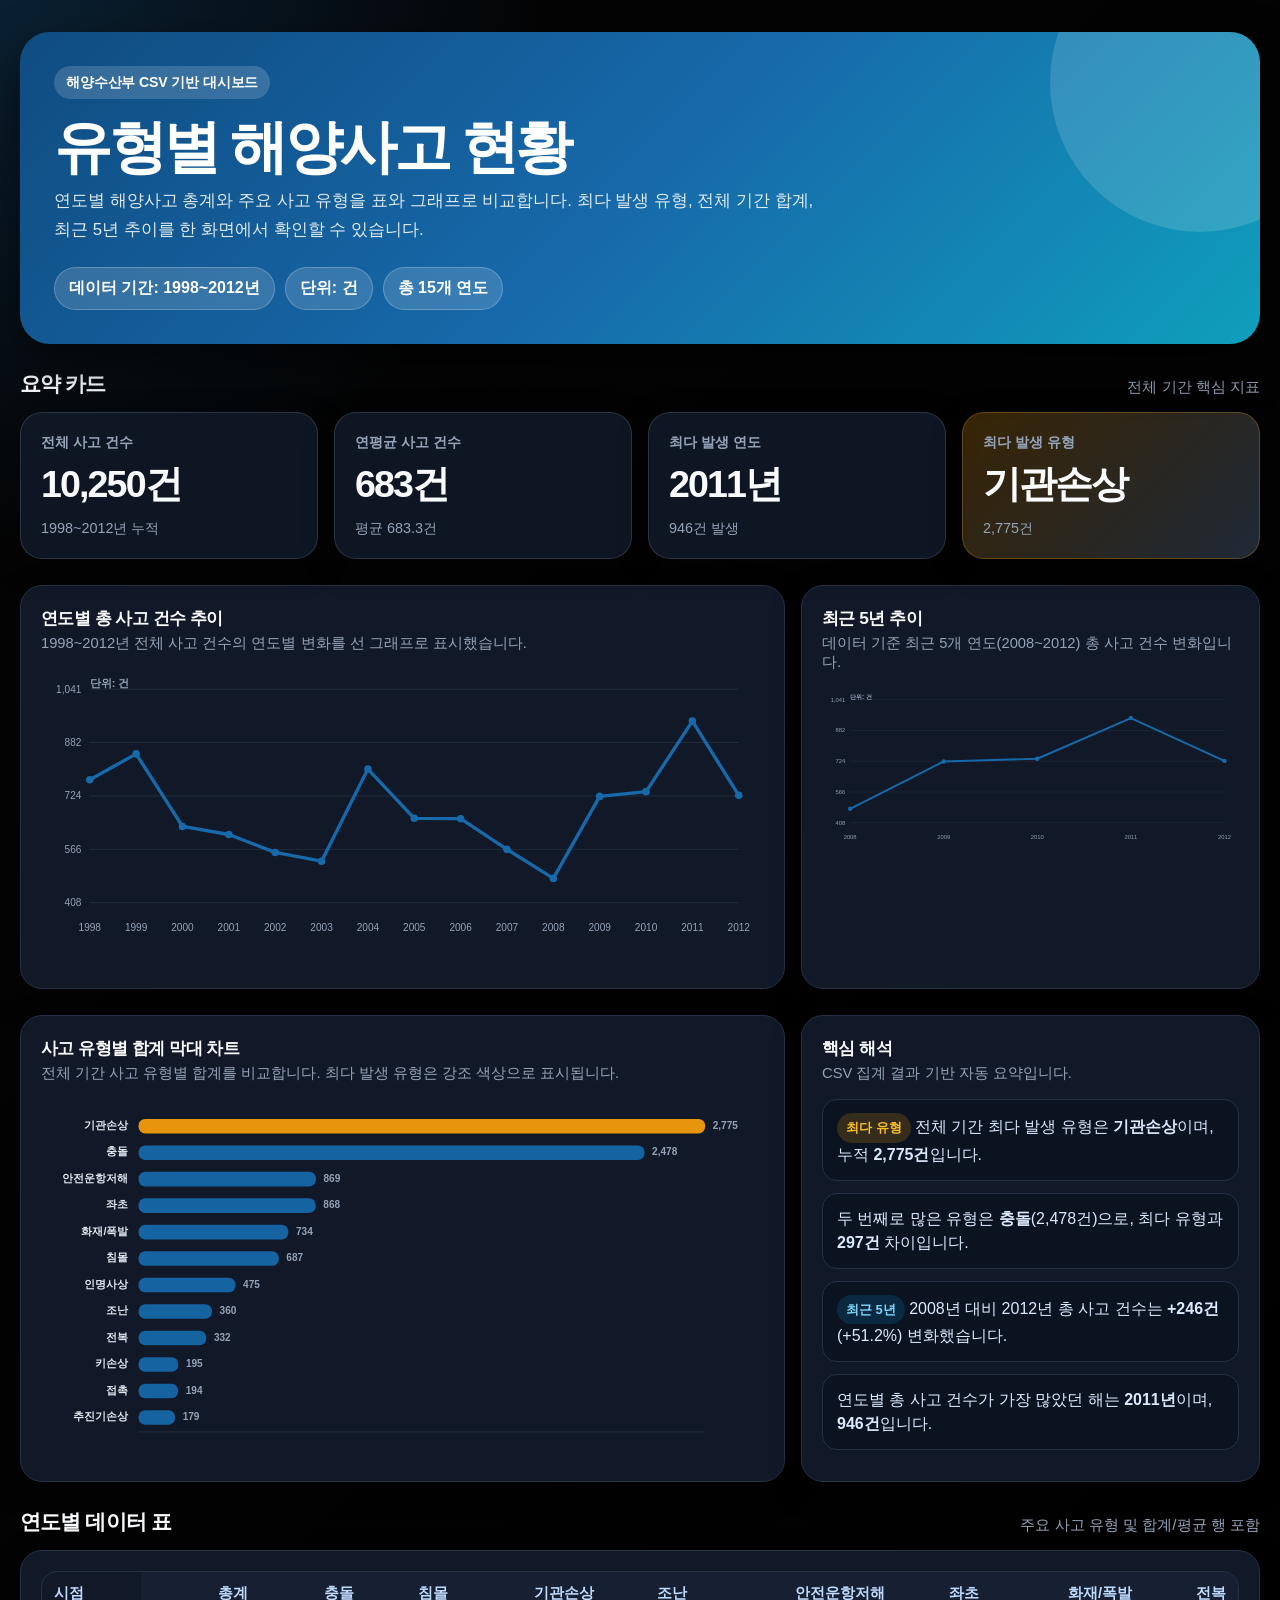
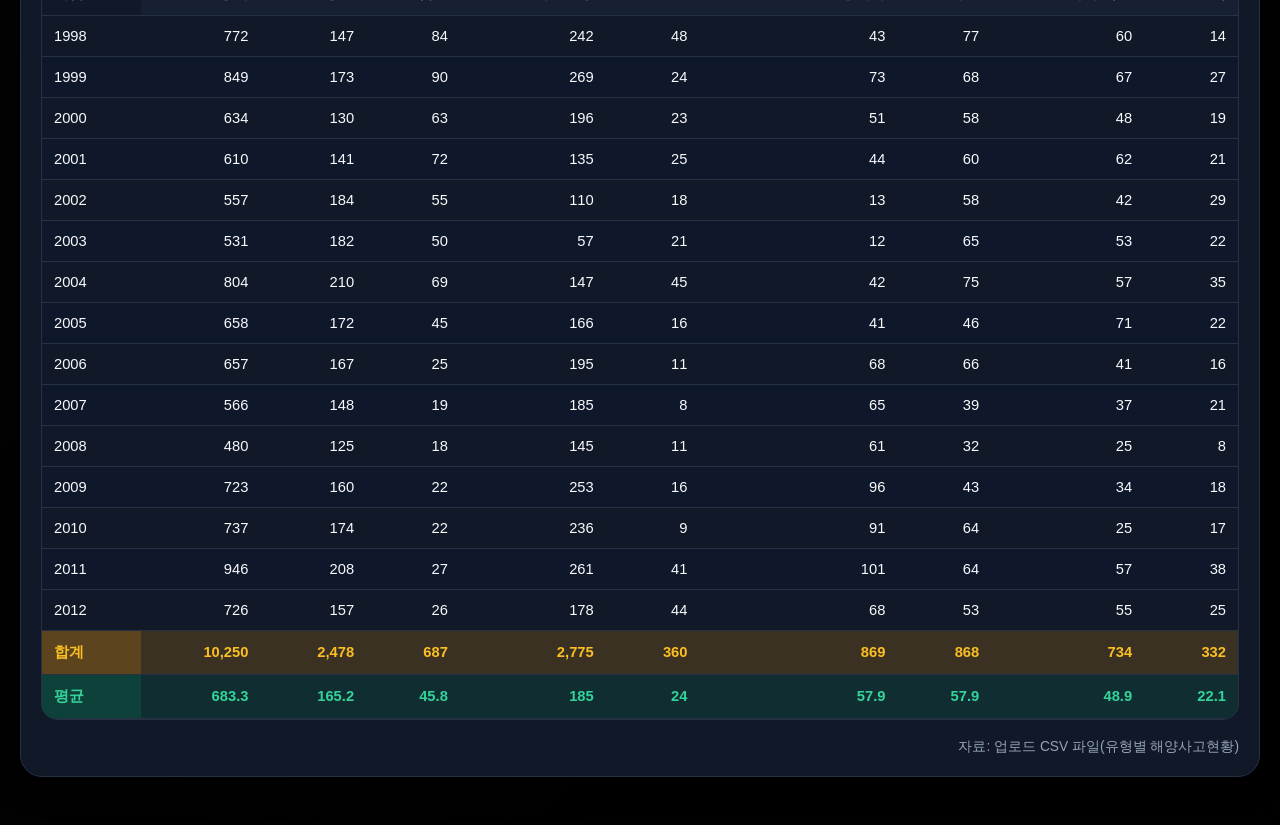
==== commit a8cf0b2e: "Add files via upload" ====
--- a/marine_accident_dashboard.html
+++ b/marine_accident_dashboard.html
@@ -6,18 +6,18 @@
   <title>유형별 해양사고 현황 대시보드</title>
   <style>
     :root {
-      --bg: #eef5fb;
-      --panel: #ffffff;
-      --panel-soft: #f7fbff;
-      --ink: #102033;
-      --muted: #64748b;
-      --line: #dbe7f3;
+      --bg: #000000;
+      --panel: #111827;
+      --panel-soft: #0b1220;
+      --ink: #f8fafc;
+      --muted: #94a3b8;
+      --line: #243244;
       --primary: #1769aa;
       --primary-2: #0f9fbc;
       --accent: #f59e0b;
       --danger: #ef4444;
       --success: #0f9f69;
-      --shadow: 0 18px 45px rgba(15, 35, 58, 0.12);
+      --shadow: 0 18px 45px rgba(0, 0, 0, 0.55);
       --radius: 22px;
     }
 
@@ -28,8 +28,8 @@
       font-family: -apple-system, BlinkMacSystemFont, "Segoe UI", "Noto Sans KR", Roboto, sans-serif;
       color: var(--ink);
       background:
-        radial-gradient(circle at top left, rgba(23,105,170,0.20), transparent 34rem),
-        linear-gradient(135deg, #f7fbff 0%, var(--bg) 100%);
+        radial-gradient(circle at top left, rgba(23,105,170,0.28), transparent 34rem),
+        linear-gradient(135deg, #050505 0%, var(--bg) 100%);
       min-height: 100vh;
     }
 
@@ -128,12 +128,12 @@
     }
 
     .card {
-      background: rgba(255,255,255,0.88);
+      background: rgba(17,24,39,0.92);
       backdrop-filter: blur(8px);
-      border: 1px solid rgba(219,231,243,0.9);
+      border: 1px solid rgba(148,163,184,0.22);
       border-radius: var(--radius);
       padding: 20px;
-      box-shadow: 0 10px 30px rgba(15,35,58,0.07);
+      box-shadow: 0 10px 30px rgba(0,0,0,0.35);
     }
 
     .card .label {
@@ -157,7 +157,7 @@
     }
 
     .highlight-card {
-      background: linear-gradient(135deg, rgba(245,158,11,0.14), #fff);
+      background: linear-gradient(135deg, rgba(245,158,11,0.22), #1f2937);
       border-color: rgba(245,158,11,0.28);
     }
 
@@ -172,7 +172,7 @@
       border: 1px solid var(--line);
       border-radius: var(--radius);
       padding: 20px;
-      box-shadow: 0 10px 30px rgba(15,35,58,0.07);
+      box-shadow: 0 10px 30px rgba(0,0,0,0.35);
       min-width: 0;
     }
 
@@ -199,7 +199,7 @@
       overflow: auto;
       border-radius: 16px;
       border: 1px solid var(--line);
-      background: white;
+      background: #111827;
     }
 
     table {
@@ -219,25 +219,25 @@
     th:first-child, td:first-child { text-align: left; position: sticky; left: 0; background: inherit; }
 
     thead th {
-      background: #eaf4fc;
-      color: #16456c;
+      background: #172033;
+      color: #bfdbfe;
       font-weight: 900;
       position: sticky;
       top: 0;
       z-index: 2;
     }
 
-    tbody tr:nth-child(even) { background: #f9fcff; }
-    tbody tr:hover { background: #eef7ff; }
+    tbody tr:nth-child(even) { background: #0f172a; }
+    tbody tr:hover { background: #1e293b; }
     tbody tr.summary-row {
-      background: #fff7e8;
+      background: rgba(245,158,11,0.18);
       font-weight: 900;
-      color: #8a5200;
+      color: #fbbf24;
     }
     tbody tr.avg-row {
-      background: #edfdf7;
+      background: rgba(15,159,105,0.16);
       font-weight: 900;
-      color: #006241;
+      color: #34d399;
     }
 
     .badge {
@@ -250,8 +250,8 @@
       font-weight: 900;
     }
 
-    .badge.top { color: #92400e; background: #fef3c7; }
-    .badge.recent { color: #075985; background: #e0f2fe; }
+    .badge.top { color: #fbbf24; background: rgba(245,158,11,0.18); }
+    .badge.recent { color: #7dd3fc; background: rgba(14,165,233,0.16); }
 
     .insight-list {
       display: grid;
@@ -266,7 +266,7 @@
       border-radius: 15px;
       background: var(--panel-soft);
       border: 1px solid var(--line);
-      color: #314155;
+      color: #dbeafe;
       line-height: 1.5;
     }
 
@@ -400,18 +400,18 @@
       const grid = [0, .25, .5, .75, 1].map(t => {
         const gy = margin.top + plotH * t;
         const label = Math.round(max - (max - min) * t);
-        return `<line x1="${margin.left}" x2="${width - margin.right}" y1="${gy}" y2="${gy}" stroke="#dbe7f3"/><text x="${margin.left - 10}" y="${gy + 4}" text-anchor="end" font-size="12" fill="#64748b">${fmt.format(label)}</text>`;
+        return `<line x1="${margin.left}" x2="${width - margin.right}" y1="${gy}" y2="${gy}" stroke="#243244"/><text x="${margin.left - 10}" y="${gy + 4}" text-anchor="end" font-size="12" fill="#94a3b8">${fmt.format(label)}</text>`;
       }).join('');
-      const labels = data.map((d, i) => `<text x="${x(i)}" y="${height - 18}" text-anchor="middle" font-size="12" fill="#64748b">${d['시점']}</text>`).join('');
+      const labels = data.map((d, i) => `<text x="${x(i)}" y="${height - 18}" text-anchor="middle" font-size="12" fill="#94a3b8">${d['시점']}</text>`).join('');
       const dots = data.map((d, i) => `<g><circle cx="${x(i)}" cy="${y(d[valueKey])}" r="4.5" fill="#1769aa"/><title>${d['시점']}년: ${fmt.format(d[valueKey])}건</title></g>`).join('');
       document.getElementById(targetId).innerHTML = `
         <svg viewBox="0 0 ${width} ${height}" role="img" aria-label="${titleLabel}">
-          <rect x="0" y="0" width="${width}" height="${height}" rx="18" fill="#ffffff"/>
+          <rect x="0" y="0" width="${width}" height="${height}" rx="18" fill="#111827"/>
           ${grid}
           <polyline fill="none" stroke="#1769aa" stroke-width="4" stroke-linecap="round" stroke-linejoin="round" points="${points}"/>
           ${dots}
           ${labels}
-          <text x="${margin.left}" y="22" font-size="13" fill="#64748b" font-weight="700">단위: 건</text>
+          <text x="${margin.left}" y="22" font-size="13" fill="#94a3b8" font-weight="700">단위: 건</text>
         </svg>`;
     }
 
@@ -428,16 +428,16 @@
         const barW = d.total / max * plotW;
         const fill = d.type === topType ? '#f59e0b' : '#1769aa';
         return `<g>
-          <text x="${margin.left - 12}" y="${y + rowH * 0.38}" text-anchor="end" font-size="13" fill="#334155" font-weight="${d.type === topType ? 900 : 700}">${d.type}</text>
+          <text x="${margin.left - 12}" y="${y + rowH * 0.38}" text-anchor="end" font-size="13" fill="#e2e8f0" font-weight="${d.type === topType ? 900 : 700}">${d.type}</text>
           <rect x="${margin.left}" y="${y}" width="${barW}" height="${rowH * 0.55}" rx="8" fill="${fill}" opacity="0.94"/>
-          <text x="${margin.left + barW + 9}" y="${y + rowH * 0.38}" font-size="12" fill="#64748b" font-weight="800">${fmt.format(d.total)}</text>
+          <text x="${margin.left + barW + 9}" y="${y + rowH * 0.38}" font-size="12" fill="#94a3b8" font-weight="800">${fmt.format(d.total)}</text>
           <title>${d.type}: ${fmt.format(d.total)}건</title>
         </g>`;
       }).join('');
       document.getElementById('barChart').innerHTML = `
         <svg viewBox="0 0 ${width} ${height}" role="img" aria-label="사고 유형별 합계 막대 차트">
-          <rect x="0" y="0" width="${width}" height="${height}" rx="18" fill="#ffffff"/>
-          <line x1="${margin.left}" y1="${height - margin.bottom}" x2="${width - margin.right}" y2="${height - margin.bottom}" stroke="#dbe7f3"/>
+          <rect x="0" y="0" width="${width}" height="${height}" rx="18" fill="#111827"/>
+          <line x1="${margin.left}" y1="${height - margin.bottom}" x2="${width - margin.right}" y2="${height - margin.bottom}" stroke="#243244"/>
           ${bars}
         </svg>`;
     }
